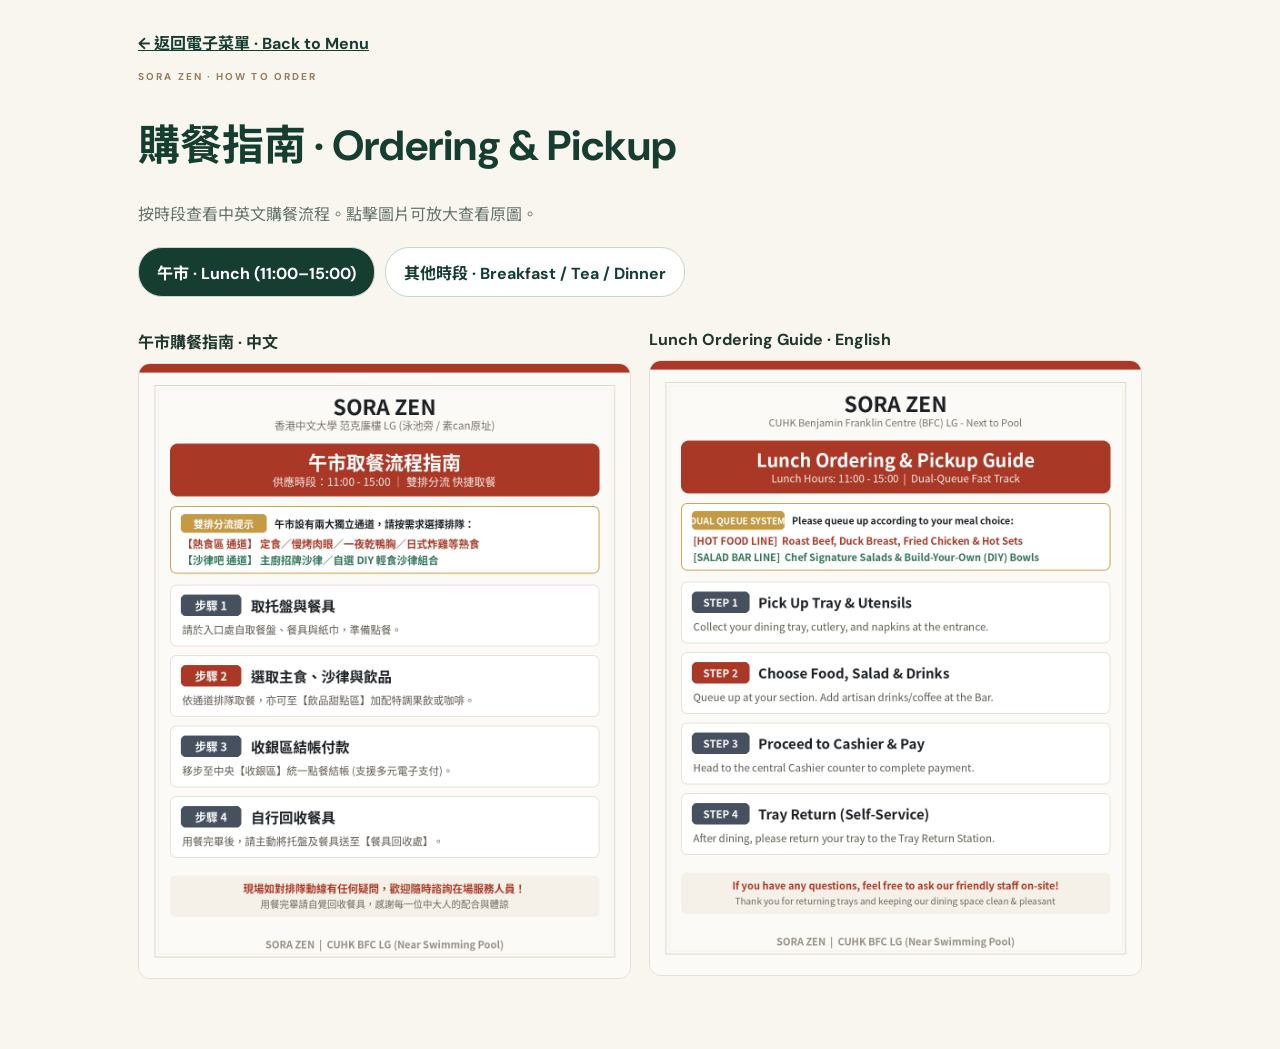
==== ordering-guide.html @ e3fad916 "Add files via upload" ====
<!doctype html><html lang="zh-Hant"><head><meta charset="utf-8"><meta name="viewport" content="width=device-width,initial-scale=1"><meta name="theme-color" content="#153e31"><title>購餐指南 | SORA ZEN</title><link rel="stylesheet" href="style.css"><style>.guide-page{max-width:1040px;margin:auto;padding:30px 18px 70px}.guide-page h1{font-size:clamp(26px,5vw,42px);color:#153e31}.guide-page p{color:#63736b}.guide-switch{display:flex;flex-wrap:wrap;gap:10px;margin:22px 0}.guide-switch button{border:1px solid #c6d7ce;background:white;border-radius:24px;padding:12px 18px;font-weight:700;cursor:pointer;color:#153e31}.guide-switch button[aria-pressed="true"]{background:#153e31;color:white}.guide-pair{display:grid;grid-template-columns:repeat(2,minmax(0,1fr));gap:18px}.guide-pair figure{margin:0}.guide-pair img{display:block;width:100%;height:auto;border:1px solid #e4dfd6;border-radius:12px}.guide-pair figcaption{padding:10px 0;font-weight:700}.guide-pair a{display:block}.guide-back{display:inline-block;margin-bottom:16px;color:#153e31;font-weight:700}@media(max-width:650px){.guide-pair{grid-template-columns:1fr}}</style></head><body><main class="guide-page"><a class="guide-back" href="./">← 返回電子菜單 · Back to Menu</a><div class="kicker">SORA ZEN · HOW TO ORDER</div><h1>購餐指南 · Ordering & Pickup</h1><p>按時段查看中英文購餐流程。點擊圖片可放大查看原圖。</p><div class="guide-switch" role="group" aria-label="選擇購餐時段"><button type="button" data-mode="lunch" aria-pressed="true">午市 · Lunch (11:00–15:00)</button><button type="button" data-mode="non-lunch" aria-pressed="false">其他時段 · Breakfast / Tea / Dinner</button></div><div id="guide-pair" class="guide-pair"></div></main><script>const guides={lunch:[['午市購餐指南 · 中文','guides/ordering-zh-lunch.png'],['Lunch Ordering Guide · English','guides/ordering-en-lunch.png']], 'non-lunch':[['早餐／下午茶／晚市指南 · 中文','guides/ordering-zh-non-lunch.png'],['Non-Lunch Ordering Guide · English','guides/ordering-en-non-lunch.png']]};function show(mode){document.querySelectorAll('[data-mode]').forEach(b=>b.setAttribute('aria-pressed',String(b.dataset.mode===mode)));document.querySelector('#guide-pair').innerHTML=guides[mode].map(([label,path])=>`<figure><figcaption>${label}</figcaption><a href="${path}" target="_blank" rel="noopener"><img src="${path}" alt="${label}"></a></figure>`).join('');location.hash=mode;}document.querySelectorAll('[data-mode]').forEach(b=>b.addEventListener('click',()=>show(b.dataset.mode)));show(location.hash.slice(1)==='non-lunch'?'non-lunch':'lunch');</script></body></html>
---- style.css ----
@import url('https://fonts.googleapis.com/css2?family=DM+Sans:wght@400;500;600;700&family=Noto+Sans+TC:wght@400;500;600;700&family=Playfair+Display:wght@600;700&display=swap');:root{--forest:#153e31;--forest2:#235341;--cream:#f8f6ef;--paper:#fffefa;--ink:#20372d;--muted:#75847b;--line:#e3e7df;--red:#9e493d;--gold:#c7a67b}*{box-sizing:border-box}html{scroll-behavior:smooth}body{margin:0;background:var(--cream);font-family:'DM Sans','Noto Sans TC',sans-serif;color:var(--ink);-webkit-font-smoothing:antialiased}button,input{font:inherit}button{cursor:pointer}.hero{background:var(--forest);color:#f6f4eb;position:relative;overflow:hidden}.hero:after{content:'✳';position:absolute;right:-45px;top:-105px;font-size:380px;color:#ffffff09;pointer-events:none}.hero-inner{max-width:1040px;margin:auto;padding:35px 28px 26px;position:relative;z-index:1}.eyebrow{font-size:10px;letter-spacing:2px;opacity:.74;font-weight:600}.brand{font-family:Georgia,serif;font-size:clamp(48px,8vw,82px);font-weight:700;letter-spacing:4px;line-height:1.35;margin-top:16px}.brand em{font-style:normal;color:#e2d3b4}.leaf{font-size:24px;vertical-align:top;color:#d3ba87;margin-left:10px}.subbrand{font-size:11px;letter-spacing:2.1px;color:#c8d5c9}.hero-rule{width:58px;height:2px;background:var(--gold);margin:32px 0 24px}.hero h1{font-size:clamp(23px,4vw,36px);font-weight:500;letter-spacing:2px;margin:0 0 7px}.hero p{color:#c9d7cc;font-size:13px;margin:0}.hero-bottom{border-top:1px solid #ffffff27;margin-top:40px;padding-top:15px;display:flex;justify-content:space-between;gap:15px;font-size:11px;color:#d3ddd4}.toolbar{max-width:1040px;margin:auto;padding:34px 28px 0}.toolbar-head{display:flex;justify-content:space-between;align-items:end;gap:10px}.kicker{color:#987c56;font-size:10px;letter-spacing:2.1px;font-weight:700}.toolbar h2{font-size:27px;letter-spacing:1px;margin:6px 0 20px}.small-en{font-size:14px;font-weight:400;color:var(--muted);margin-left:5px}.currency{font-size:11px;color:var(--muted);padding-bottom:22px}.tabs{display:grid;grid-template-columns:repeat(6,minmax(0,1fr));gap:8px}.tab{background:#e9eee7;color:var(--forest);border:1px solid #dce5db;border-radius:11px;padding:14px 4px 12px;transition:.2s;min-width:0}.tab.active{background:var(--forest);border-color:var(--forest);color:white;box-shadow:0 6px 16px #153e3126}.tab-zh{display:block;font-size:15px;font-weight:700}.tab-en{display:block;font-size:10px;opacity:.72;margin-top:3px}.searchbox{display:flex;align-items:center;gap:10px;margin-top:17px;border:1px solid #dfe6dc;background:var(--paper);padding:0 15px;border-radius:11px;color:#7c8b80}.searchbox input{height:48px;flex:1;border:0;outline:0;background:transparent;min-width:0;color:var(--ink);font-size:14px}.clear{background:none;border:0;color:#819188;font-size:23px;padding:3px 7px}.menu-area{max-width:1040px;margin:auto;padding:28px 28px 70px}.menu-intro{display:flex;align-items:center;justify-content:space-between;gap:16px;margin-bottom:18px}.menu-intro h2{font-family:Georgia,'Noto Sans TC',serif;font-size:31px;color:var(--forest);margin:0 0 3px}.menu-intro .en{color:#9a8466;font-size:12px;letter-spacing:1.4px}.menu-time{border:1px solid #d9e3d8;background:#eaf0e8;border-radius:30px;padding:8px 12px;color:var(--forest);font-size:12px;white-space:nowrap}.subtitle{font-size:13px;color:var(--muted);margin:0 0 20px}.info{background:#eaf0e8;border-left:3px solid #8eab91;border-radius:8px;padding:14px 16px;margin:15px 0 24px}.info p{font-size:12px;color:#345f49;margin:5px 0;line-height:1.75}.info strong{font-size:12px;color:var(--forest)}.section-title{display:flex;align-items:baseline;gap:10px;margin:30px 0 12px}.section-title h3{font-size:18px;margin:0;color:var(--forest)}.section-title span{font-size:11px;color:#9b8b72;letter-spacing:.4px}.dish-grid{display:grid;grid-template-columns:repeat(2,minmax(0,1fr));gap:10px}.dish{display:flex;align-items:center;gap:12px;background:var(--paper);border:1px solid var(--line);border-radius:12px;padding:15px 15px;min-height:83px}.code{display:flex;flex:none;align-items:center;justify-content:center;background:#e6eee7;color:var(--forest);font-size:12px;font-weight:700;width:28px;height:28px;border-radius:50%}.dish-main{min-width:0;flex:1}.dish-zh{font-size:14px;font-weight:700;line-height:1.55}.dish-en{font-size:11px;color:#79867d;margin-top:3px;line-height:1.5}.tag{display:inline-block;color:#39835b;background:#e7f5e9;border-radius:5px;font-size:10px;padding:2px 5px;margin-top:5px}.price{font-weight:700;color:var(--red);font-size:17px;white-space:nowrap;margin-left:auto}.price.dual{font-size:12px;line-height:1.8;text-align:right}.price.dual span{display:block}.price.dual small{font-size:10px;color:#9c9d93;font-weight:500;margin-right:5px}.addon .dish{min-height:74px}.addon .code{display:none}.addon .price{font-size:15px}.note-box{margin-top:32px;padding:20px;background:#f0e8da;border:1px solid #e9dcc7;border-radius:12px}.note-box h3{margin:0 0 10px;font-size:16px;color:#745a3a}.note-box p{font-size:12px;line-height:1.85;margin:6px 0;color:#675d4c}.drink-guide{margin-top:24px;border-radius:12px;border:1px solid var(--line);background:white;padding:18px}.drink-guide h3{margin:0 0 12px;font-size:15px;color:var(--forest)}.drink-guide .guide-grid{display:grid;grid-template-columns:repeat(4,1fr);gap:8px}.guide-card{border:1px solid #e1e8df;background:#fafbf7;border-radius:8px;padding:10px}.guide-card strong{display:block;font-size:12px;color:var(--forest)}.guide-card .up{display:block;color:var(--red);font-weight:700;font-size:14px;margin:5px 0}.guide-card small{display:block;font-size:10px;line-height:1.7;color:#6c786e}.pdf-link{display:inline-flex;gap:8px;align-items:center;border:1px solid #bfd0c3;color:var(--forest);border-radius:8px;text-decoration:none;padding:11px 14px;font-size:12px;font-weight:600;margin-top:26px;background:#f6faf4}.pdf-link:hover{background:#e7eee6}.empty{text-align:center;padding:50px 12px;color:var(--muted)}footer{background:#e9ede5;padding:36px 28px;text-align:center;color:#637268;font-size:12px;line-height:1.7}.footer-brand{font-family:Georgia,serif;color:var(--forest);font-size:25px;font-weight:700;letter-spacing:3px}.footnote{font-size:10px;color:#869187}@media(max-width:680px){.hero-inner{padding:29px 20px 21px}.hero-bottom{margin-top:29px}.toolbar{padding:27px 16px 0}.toolbar h2{font-size:24px}.currency{font-size:9px;max-width:100px;text-align:right}.tabs{gap:5px}.tab{padding:12px 1px 10px;border-radius:9px}.tab-zh{font-size:13px}.tab-en{font-size:9px;letter-spacing:-.4px}.menu-area{padding:24px 16px 55px}.dish-grid{grid-template-columns:1fr;gap:8px}.dish{padding:13px 12px;min-height:76px}.dish-zh{font-size:14px}.dish-en{font-size:11px}.menu-intro h2{font-size:28px}.menu-time{font-size:11px}.drink-guide .guide-grid{grid-template-columns:repeat(2,1fr)}.section-title{margin-top:27px}}@media(max-width:360px){.tab-en{font-size:8px}.tab-zh{font-size:12px}.brand{font-size:43px}.dish-zh{font-size:13px}}
.ordering-guides{max-width:1040px;margin:0 auto 65px;padding:0 28px}.guide-heading{margin-bottom:18px}.guide-heading h2{font-size:26px;color:var(--forest);margin:6px 0}.guide-heading p{color:var(--muted);font-size:13px;line-height:1.8}.ordering-grid{display:grid;grid-template-columns:repeat(2,minmax(0,1fr));gap:16px}.ordering-grid article{background:white;border:1px solid var(--line);border-radius:13px;overflow:hidden}.ordering-grid h3{padding:14px 16px;margin:0;font-size:14px;color:var(--forest)}.ordering-grid a{display:block}.ordering-grid img{display:block;width:100%;height:auto}.ordering-grid a:focus-visible{outline:3px solid #a1bbac}@media(max-width:680px){.ordering-guides{padding:0 16px}.ordering-grid{grid-template-columns:1fr}.tabs{grid-template-columns:repeat(3,minmax(0,1fr))}.tab{padding:11px 3px}.tab-zh{font-size:14px}.tab-en{font-size:10px}}
.price.included{font-size:13px;color:#317354;font-weight:700;white-space:nowrap}
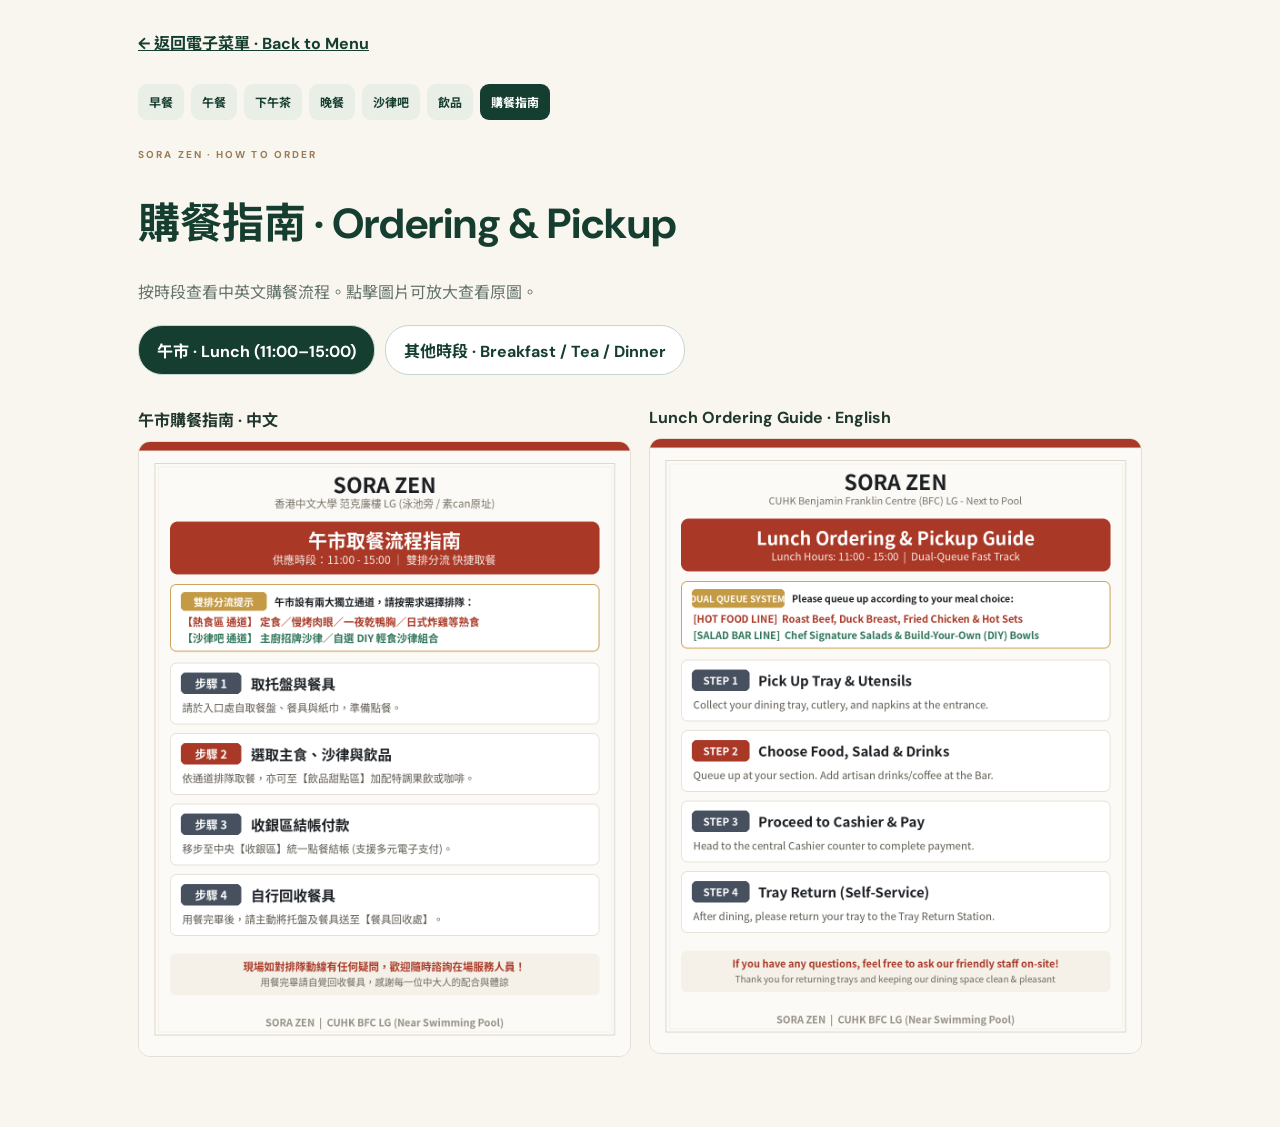
==== commit 81d70f8a: "Add files via upload" ====
--- a/ordering-guide.html
+++ b/ordering-guide.html
@@ -1 +1 @@
-<!doctype html><html lang="zh-Hant"><head><meta charset="utf-8"><meta name="viewport" content="width=device-width,initial-scale=1"><meta name="theme-color" content="#153e31"><title>購餐指南 | SORA ZEN</title><link rel="stylesheet" href="style.css"><style>.guide-page{max-width:1040px;margin:auto;padding:30px 18px 70px}.guide-page h1{font-size:clamp(26px,5vw,42px);color:#153e31}.guide-page p{color:#63736b}.guide-switch{display:flex;flex-wrap:wrap;gap:10px;margin:22px 0}.guide-switch button{border:1px solid #c6d7ce;background:white;border-radius:24px;padding:12px 18px;font-weight:700;cursor:pointer;color:#153e31}.guide-switch button[aria-pressed="true"]{background:#153e31;color:white}.guide-pair{display:grid;grid-template-columns:repeat(2,minmax(0,1fr));gap:18px}.guide-pair figure{margin:0}.guide-pair img{display:block;width:100%;height:auto;border:1px solid #e4dfd6;border-radius:12px}.guide-pair figcaption{padding:10px 0;font-weight:700}.guide-pair a{display:block}.guide-back{display:inline-block;margin-bottom:16px;color:#153e31;font-weight:700}@media(max-width:650px){.guide-pair{grid-template-columns:1fr}}</style></head><body><main class="guide-page"><a class="guide-back" href="./">← 返回電子菜單 · Back to Menu</a><div class="kicker">SORA ZEN · HOW TO ORDER</div><h1>購餐指南 · Ordering & Pickup</h1><p>按時段查看中英文購餐流程。點擊圖片可放大查看原圖。</p><div class="guide-switch" role="group" aria-label="選擇購餐時段"><button type="button" data-mode="lunch" aria-pressed="true">午市 · Lunch (11:00–15:00)</button><button type="button" data-mode="non-lunch" aria-pressed="false">其他時段 · Breakfast / Tea / Dinner</button></div><div id="guide-pair" class="guide-pair"></div></main><script>const guides={lunch:[['午市購餐指南 · 中文','guides/ordering-zh-lunch.png'],['Lunch Ordering Guide · English','guides/ordering-en-lunch.png']], 'non-lunch':[['早餐／下午茶／晚市指南 · 中文','guides/ordering-zh-non-lunch.png'],['Non-Lunch Ordering Guide · English','guides/ordering-en-non-lunch.png']]};function show(mode){document.querySelectorAll('[data-mode]').forEach(b=>b.setAttribute('aria-pressed',String(b.dataset.mode===mode)));document.querySelector('#guide-pair').innerHTML=guides[mode].map(([label,path])=>`<figure><figcaption>${label}</figcaption><a href="${path}" target="_blank" rel="noopener"><img src="${path}" alt="${label}"></a></figure>`).join('');location.hash=mode;}document.querySelectorAll('[data-mode]').forEach(b=>b.addEventListener('click',()=>show(b.dataset.mode)));show(location.hash.slice(1)==='non-lunch'?'non-lunch':'lunch');</script></body></html>
+<!doctype html><html lang="zh-Hant"><head><meta charset="utf-8"><meta name="viewport" content="width=device-width,initial-scale=1"><meta name="theme-color" content="#153e31"><title>購餐指南 | SORA ZEN</title><link rel="stylesheet" href="style.css"><style>.guide-page{max-width:1040px;margin:auto;padding:30px 18px 70px}.guide-page h1{font-size:clamp(26px,5vw,42px);color:#153e31}.guide-page p{color:#63736b}.guide-switch{display:flex;flex-wrap:wrap;gap:10px;margin:22px 0}.guide-switch button{border:1px solid #c6d7ce;background:white;border-radius:24px;padding:12px 18px;font-weight:700;cursor:pointer;color:#153e31}.guide-switch button[aria-pressed="true"]{background:#153e31;color:white}.guide-pair{display:grid;grid-template-columns:repeat(2,minmax(0,1fr));gap:18px}.guide-pair figure{margin:0}.guide-pair img{display:block;width:100%;height:auto;border:1px solid #e4dfd6;border-radius:12px}.guide-pair figcaption{padding:10px 0;font-weight:700}.guide-pair a{display:block}.guide-back{display:inline-block;margin-bottom:16px;color:#153e31;font-weight:700}@media(max-width:650px){.guide-pair{grid-template-columns:1fr}}.guide-topnav{display:flex;gap:7px;flex-wrap:wrap;margin:14px 0 28px}.guide-topnav a,.guide-topnav span{font-size:12px;padding:9px 11px;border-radius:9px;text-decoration:none;background:#e9eee7;color:#153e31;font-weight:700}.guide-topnav span{background:#153e31;color:white}</style></head><body><main class="guide-page"><a class="guide-back" href="./">← 返回電子菜單 · Back to Menu</a><nav class="guide-topnav"><a href="./#breakfast">早餐</a><a href="./#lunch">午餐</a><a href="./#tea">下午茶</a><a href="./#dinner">晚餐</a><a href="./#salad">沙律吧</a><a href="./#drinks">飲品</a><span aria-current="page">購餐指南</span></nav><div class="kicker">SORA ZEN · HOW TO ORDER</div><h1>購餐指南 · Ordering & Pickup</h1><p>按時段查看中英文購餐流程。點擊圖片可放大查看原圖。</p><div class="guide-switch" role="group" aria-label="選擇購餐時段"><button type="button" data-mode="lunch" aria-pressed="true">午市 · Lunch (11:00–15:00)</button><button type="button" data-mode="non-lunch" aria-pressed="false">其他時段 · Breakfast / Tea / Dinner</button></div><div id="guide-pair" class="guide-pair"></div></main><script>const guides={lunch:[['午市購餐指南 · 中文','guides/ordering-zh-lunch.png'],['Lunch Ordering Guide · English','guides/ordering-en-lunch.png']], 'non-lunch':[['早餐／下午茶／晚市指南 · 中文','guides/ordering-zh-non-lunch.png'],['Non-Lunch Ordering Guide · English','guides/ordering-en-non-lunch.png']]};function show(mode){document.querySelectorAll('[data-mode]').forEach(b=>b.setAttribute('aria-pressed',String(b.dataset.mode===mode)));document.querySelector('#guide-pair').innerHTML=guides[mode].map(([label,path])=>`<figure><figcaption>${label}</figcaption><a href="${path}" target="_blank" rel="noopener"><img src="${path}" alt="${label}"></a></figure>`).join('');location.hash=mode;}document.querySelectorAll('[data-mode]').forEach(b=>b.addEventListener('click',()=>show(b.dataset.mode)));show(location.hash.slice(1)==='non-lunch'?'non-lunch':'lunch');</script></body></html>
--- a/style.css
+++ b/style.css
@@ -1,3 +1,10 @@
 @import url('https://fonts.googleapis.com/css2?family=DM+Sans:wght@400;500;600;700&family=Noto+Sans+TC:wght@400;500;600;700&family=Playfair+Display:wght@600;700&display=swap');:root{--forest:#153e31;--forest2:#235341;--cream:#f8f6ef;--paper:#fffefa;--ink:#20372d;--muted:#75847b;--line:#e3e7df;--red:#9e493d;--gold:#c7a67b}*{box-sizing:border-box}html{scroll-behavior:smooth}body{margin:0;background:var(--cream);font-family:'DM Sans','Noto Sans TC',sans-serif;color:var(--ink);-webkit-font-smoothing:antialiased}button,input{font:inherit}button{cursor:pointer}.hero{background:var(--forest);color:#f6f4eb;position:relative;overflow:hidden}.hero:after{content:'✳';position:absolute;right:-45px;top:-105px;font-size:380px;color:#ffffff09;pointer-events:none}.hero-inner{max-width:1040px;margin:auto;padding:35px 28px 26px;position:relative;z-index:1}.eyebrow{font-size:10px;letter-spacing:2px;opacity:.74;font-weight:600}.brand{font-family:Georgia,serif;font-size:clamp(48px,8vw,82px);font-weight:700;letter-spacing:4px;line-height:1.35;margin-top:16px}.brand em{font-style:normal;color:#e2d3b4}.leaf{font-size:24px;vertical-align:top;color:#d3ba87;margin-left:10px}.subbrand{font-size:11px;letter-spacing:2.1px;color:#c8d5c9}.hero-rule{width:58px;height:2px;background:var(--gold);margin:32px 0 24px}.hero h1{font-size:clamp(23px,4vw,36px);font-weight:500;letter-spacing:2px;margin:0 0 7px}.hero p{color:#c9d7cc;font-size:13px;margin:0}.hero-bottom{border-top:1px solid #ffffff27;margin-top:40px;padding-top:15px;display:flex;justify-content:space-between;gap:15px;font-size:11px;color:#d3ddd4}.toolbar{max-width:1040px;margin:auto;padding:34px 28px 0}.toolbar-head{display:flex;justify-content:space-between;align-items:end;gap:10px}.kicker{color:#987c56;font-size:10px;letter-spacing:2.1px;font-weight:700}.toolbar h2{font-size:27px;letter-spacing:1px;margin:6px 0 20px}.small-en{font-size:14px;font-weight:400;color:var(--muted);margin-left:5px}.currency{font-size:11px;color:var(--muted);padding-bottom:22px}.tabs{display:grid;grid-template-columns:repeat(6,minmax(0,1fr));gap:8px}.tab{background:#e9eee7;color:var(--forest);border:1px solid #dce5db;border-radius:11px;padding:14px 4px 12px;transition:.2s;min-width:0}.tab.active{background:var(--forest);border-color:var(--forest);color:white;box-shadow:0 6px 16px #153e3126}.tab-zh{display:block;font-size:15px;font-weight:700}.tab-en{display:block;font-size:10px;opacity:.72;margin-top:3px}.searchbox{display:flex;align-items:center;gap:10px;margin-top:17px;border:1px solid #dfe6dc;background:var(--paper);padding:0 15px;border-radius:11px;color:#7c8b80}.searchbox input{height:48px;flex:1;border:0;outline:0;background:transparent;min-width:0;color:var(--ink);font-size:14px}.clear{background:none;border:0;color:#819188;font-size:23px;padding:3px 7px}.menu-area{max-width:1040px;margin:auto;padding:28px 28px 70px}.menu-intro{display:flex;align-items:center;justify-content:space-between;gap:16px;margin-bottom:18px}.menu-intro h2{font-family:Georgia,'Noto Sans TC',serif;font-size:31px;color:var(--forest);margin:0 0 3px}.menu-intro .en{color:#9a8466;font-size:12px;letter-spacing:1.4px}.menu-time{border:1px solid #d9e3d8;background:#eaf0e8;border-radius:30px;padding:8px 12px;color:var(--forest);font-size:12px;white-space:nowrap}.subtitle{font-size:13px;color:var(--muted);margin:0 0 20px}.info{background:#eaf0e8;border-left:3px solid #8eab91;border-radius:8px;padding:14px 16px;margin:15px 0 24px}.info p{font-size:12px;color:#345f49;margin:5px 0;line-height:1.75}.info strong{font-size:12px;color:var(--forest)}.section-title{display:flex;align-items:baseline;gap:10px;margin:30px 0 12px}.section-title h3{font-size:18px;margin:0;color:var(--forest)}.section-title span{font-size:11px;color:#9b8b72;letter-spacing:.4px}.dish-grid{display:grid;grid-template-columns:repeat(2,minmax(0,1fr));gap:10px}.dish{display:flex;align-items:center;gap:12px;background:var(--paper);border:1px solid var(--line);border-radius:12px;padding:15px 15px;min-height:83px}.code{display:flex;flex:none;align-items:center;justify-content:center;background:#e6eee7;color:var(--forest);font-size:12px;font-weight:700;width:28px;height:28px;border-radius:50%}.dish-main{min-width:0;flex:1}.dish-zh{font-size:14px;font-weight:700;line-height:1.55}.dish-en{font-size:11px;color:#79867d;margin-top:3px;line-height:1.5}.tag{display:inline-block;color:#39835b;background:#e7f5e9;border-radius:5px;font-size:10px;padding:2px 5px;margin-top:5px}.price{font-weight:700;color:var(--red);font-size:17px;white-space:nowrap;margin-left:auto}.price.dual{font-size:12px;line-height:1.8;text-align:right}.price.dual span{display:block}.price.dual small{font-size:10px;color:#9c9d93;font-weight:500;margin-right:5px}.addon .dish{min-height:74px}.addon .code{display:none}.addon .price{font-size:15px}.note-box{margin-top:32px;padding:20px;background:#f0e8da;border:1px solid #e9dcc7;border-radius:12px}.note-box h3{margin:0 0 10px;font-size:16px;color:#745a3a}.note-box p{font-size:12px;line-height:1.85;margin:6px 0;color:#675d4c}.drink-guide{margin-top:24px;border-radius:12px;border:1px solid var(--line);background:white;padding:18px}.drink-guide h3{margin:0 0 12px;font-size:15px;color:var(--forest)}.drink-guide .guide-grid{display:grid;grid-template-columns:repeat(4,1fr);gap:8px}.guide-card{border:1px solid #e1e8df;background:#fafbf7;border-radius:8px;padding:10px}.guide-card strong{display:block;font-size:12px;color:var(--forest)}.guide-card .up{display:block;color:var(--red);font-weight:700;font-size:14px;margin:5px 0}.guide-card small{display:block;font-size:10px;line-height:1.7;color:#6c786e}.pdf-link{display:inline-flex;gap:8px;align-items:center;border:1px solid #bfd0c3;color:var(--forest);border-radius:8px;text-decoration:none;padding:11px 14px;font-size:12px;font-weight:600;margin-top:26px;background:#f6faf4}.pdf-link:hover{background:#e7eee6}.empty{text-align:center;padding:50px 12px;color:var(--muted)}footer{background:#e9ede5;padding:36px 28px;text-align:center;color:#637268;font-size:12px;line-height:1.7}.footer-brand{font-family:Georgia,serif;color:var(--forest);font-size:25px;font-weight:700;letter-spacing:3px}.footnote{font-size:10px;color:#869187}@media(max-width:680px){.hero-inner{padding:29px 20px 21px}.hero-bottom{margin-top:29px}.toolbar{padding:27px 16px 0}.toolbar h2{font-size:24px}.currency{font-size:9px;max-width:100px;text-align:right}.tabs{gap:5px}.tab{padding:12px 1px 10px;border-radius:9px}.tab-zh{font-size:13px}.tab-en{font-size:9px;letter-spacing:-.4px}.menu-area{padding:24px 16px 55px}.dish-grid{grid-template-columns:1fr;gap:8px}.dish{padding:13px 12px;min-height:76px}.dish-zh{font-size:14px}.dish-en{font-size:11px}.menu-intro h2{font-size:28px}.menu-time{font-size:11px}.drink-guide .guide-grid{grid-template-columns:repeat(2,1fr)}.section-title{margin-top:27px}}@media(max-width:360px){.tab-en{font-size:8px}.tab-zh{font-size:12px}.brand{font-size:43px}.dish-zh{font-size:13px}}
 .ordering-guides{max-width:1040px;margin:0 auto 65px;padding:0 28px}.guide-heading{margin-bottom:18px}.guide-heading h2{font-size:26px;color:var(--forest);margin:6px 0}.guide-heading p{color:var(--muted);font-size:13px;line-height:1.8}.ordering-grid{display:grid;grid-template-columns:repeat(2,minmax(0,1fr));gap:16px}.ordering-grid article{background:white;border:1px solid var(--line);border-radius:13px;overflow:hidden}.ordering-grid h3{padding:14px 16px;margin:0;font-size:14px;color:var(--forest)}.ordering-grid a{display:block}.ordering-grid img{display:block;width:100%;height:auto}.ordering-grid a:focus-visible{outline:3px solid #a1bbac}@media(max-width:680px){.ordering-guides{padding:0 16px}.ordering-grid{grid-template-columns:1fr}.tabs{grid-template-columns:repeat(3,minmax(0,1fr))}.tab{padding:11px 3px}.tab-zh{font-size:14px}.tab-en{font-size:10px}}
 .price.included{font-size:13px;color:#317354;font-weight:700;white-space:nowrap}
+
+/* V4: seven top-level tabs, including standalone ordering guide */
+.tab-guide{display:flex;flex-direction:column;align-items:center;justify-content:center;text-decoration:none;text-align:center;border-color:#c6a77a;background:#f5ebda;color:#6d512c}
+.tab-guide:hover,.tab-guide:focus-visible{background:#eaddc6;outline:2px solid #c6a77a;outline-offset:2px}
+@media(min-width:681px){.tabs{grid-template-columns:repeat(7,minmax(0,1fr))}}
+@media(max-width:680px){.tabs{grid-template-columns:repeat(4,minmax(0,1fr))}.tab-guide{grid-column:auto}.tab-zh{font-size:12px}.tab-en{font-size:9px}}
+@media(max-width:380px){.tab-zh{font-size:11px}.tab-en{font-size:8px}}
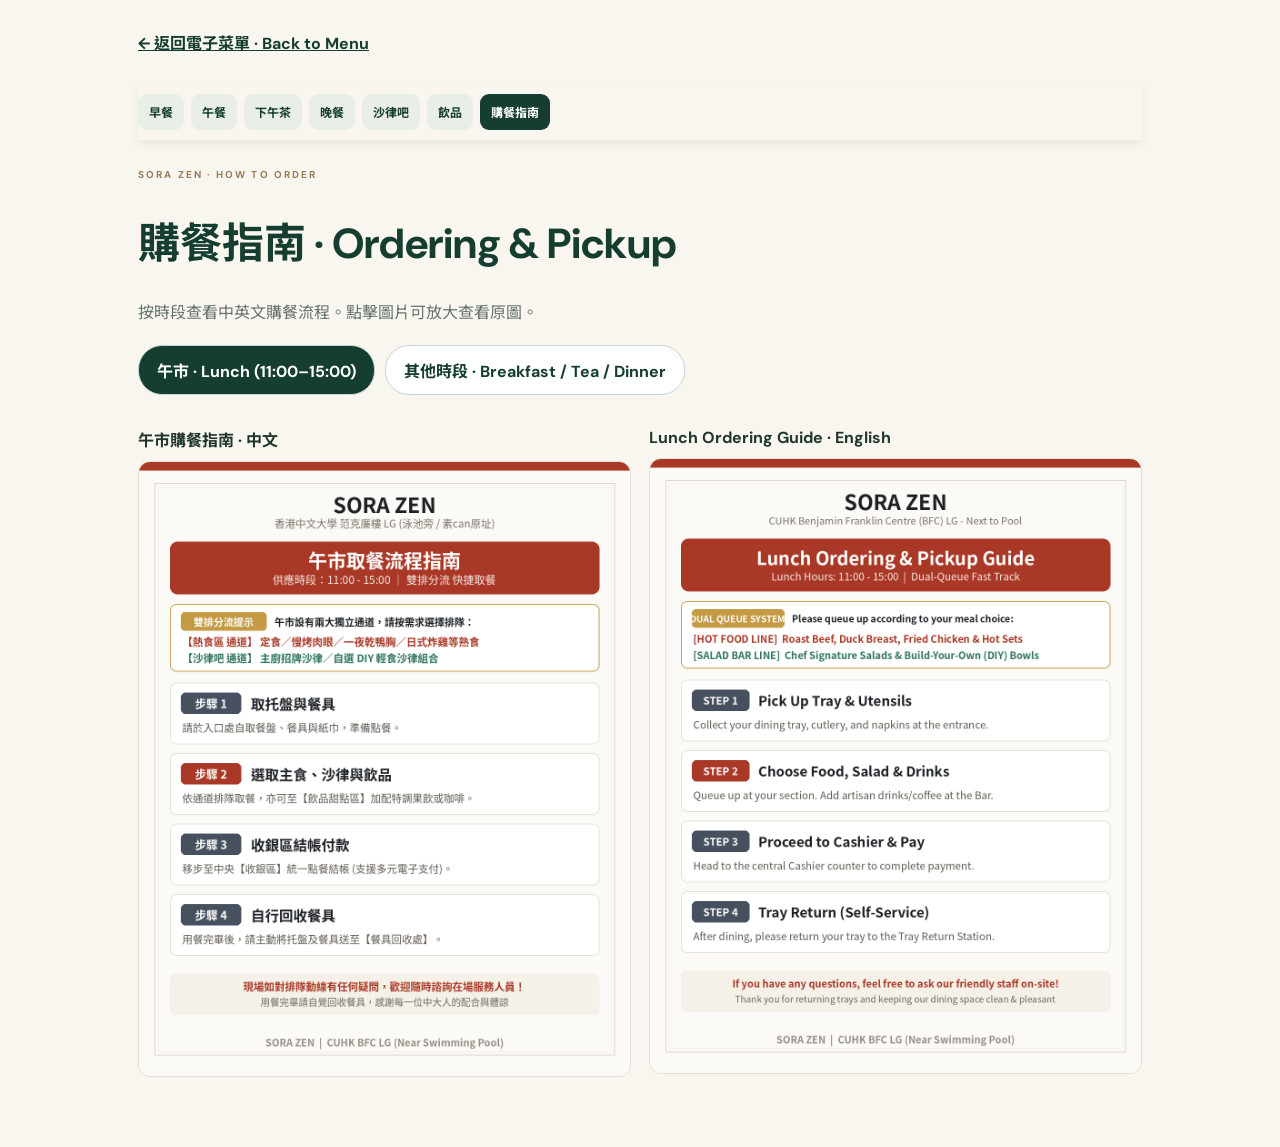
==== commit 1182f10c: "Add files via upload" ====
--- a/ordering-guide.html
+++ b/ordering-guide.html
@@ -1 +1 @@
-<!doctype html><html lang="zh-Hant"><head><meta charset="utf-8"><meta name="viewport" content="width=device-width,initial-scale=1"><meta name="theme-color" content="#153e31"><title>購餐指南 | SORA ZEN</title><link rel="stylesheet" href="style.css"><style>.guide-page{max-width:1040px;margin:auto;padding:30px 18px 70px}.guide-page h1{font-size:clamp(26px,5vw,42px);color:#153e31}.guide-page p{color:#63736b}.guide-switch{display:flex;flex-wrap:wrap;gap:10px;margin:22px 0}.guide-switch button{border:1px solid #c6d7ce;background:white;border-radius:24px;padding:12px 18px;font-weight:700;cursor:pointer;color:#153e31}.guide-switch button[aria-pressed="true"]{background:#153e31;color:white}.guide-pair{display:grid;grid-template-columns:repeat(2,minmax(0,1fr));gap:18px}.guide-pair figure{margin:0}.guide-pair img{display:block;width:100%;height:auto;border:1px solid #e4dfd6;border-radius:12px}.guide-pair figcaption{padding:10px 0;font-weight:700}.guide-pair a{display:block}.guide-back{display:inline-block;margin-bottom:16px;color:#153e31;font-weight:700}@media(max-width:650px){.guide-pair{grid-template-columns:1fr}}.guide-topnav{display:flex;gap:7px;flex-wrap:wrap;margin:14px 0 28px}.guide-topnav a,.guide-topnav span{font-size:12px;padding:9px 11px;border-radius:9px;text-decoration:none;background:#e9eee7;color:#153e31;font-weight:700}.guide-topnav span{background:#153e31;color:white}</style></head><body><main class="guide-page"><a class="guide-back" href="./">← 返回電子菜單 · Back to Menu</a><nav class="guide-topnav"><a href="./#breakfast">早餐</a><a href="./#lunch">午餐</a><a href="./#tea">下午茶</a><a href="./#dinner">晚餐</a><a href="./#salad">沙律吧</a><a href="./#drinks">飲品</a><span aria-current="page">購餐指南</span></nav><div class="kicker">SORA ZEN · HOW TO ORDER</div><h1>購餐指南 · Ordering & Pickup</h1><p>按時段查看中英文購餐流程。點擊圖片可放大查看原圖。</p><div class="guide-switch" role="group" aria-label="選擇購餐時段"><button type="button" data-mode="lunch" aria-pressed="true">午市 · Lunch (11:00–15:00)</button><button type="button" data-mode="non-lunch" aria-pressed="false">其他時段 · Breakfast / Tea / Dinner</button></div><div id="guide-pair" class="guide-pair"></div></main><script>const guides={lunch:[['午市購餐指南 · 中文','guides/ordering-zh-lunch.png'],['Lunch Ordering Guide · English','guides/ordering-en-lunch.png']], 'non-lunch':[['早餐／下午茶／晚市指南 · 中文','guides/ordering-zh-non-lunch.png'],['Non-Lunch Ordering Guide · English','guides/ordering-en-non-lunch.png']]};function show(mode){document.querySelectorAll('[data-mode]').forEach(b=>b.setAttribute('aria-pressed',String(b.dataset.mode===mode)));document.querySelector('#guide-pair').innerHTML=guides[mode].map(([label,path])=>`<figure><figcaption>${label}</figcaption><a href="${path}" target="_blank" rel="noopener"><img src="${path}" alt="${label}"></a></figure>`).join('');location.hash=mode;}document.querySelectorAll('[data-mode]').forEach(b=>b.addEventListener('click',()=>show(b.dataset.mode)));show(location.hash.slice(1)==='non-lunch'?'non-lunch':'lunch');</script></body></html>
+<!doctype html><html lang="zh-Hant"><head><meta charset="utf-8"><meta name="viewport" content="width=device-width,initial-scale=1"><meta name="theme-color" content="#153e31"><title>購餐指南 | SORA ZEN</title><link rel="stylesheet" href="style.css"><style>.guide-page{max-width:1040px;margin:auto;padding:30px 18px 70px}.guide-page h1{font-size:clamp(26px,5vw,42px);color:#153e31}.guide-page p{color:#63736b}.guide-switch{display:flex;flex-wrap:wrap;gap:10px;margin:22px 0}.guide-switch button{border:1px solid #c6d7ce;background:white;border-radius:24px;padding:12px 18px;font-weight:700;cursor:pointer;color:#153e31}.guide-switch button[aria-pressed="true"]{background:#153e31;color:white}.guide-pair{display:grid;grid-template-columns:repeat(2,minmax(0,1fr));gap:18px}.guide-pair figure{margin:0}.guide-pair img{display:block;width:100%;height:auto;border:1px solid #e4dfd6;border-radius:12px}.guide-pair figcaption{padding:10px 0;font-weight:700}.guide-pair a{display:block}.guide-back{display:inline-block;margin-bottom:16px;color:#153e31;font-weight:700}@media(max-width:650px){.guide-pair{grid-template-columns:1fr}}.guide-topnav{display:flex;gap:7px;flex-wrap:wrap;margin:14px 0 28px;position:sticky;top:0;z-index:100;background:rgba(248,246,239,.97);padding:10px 0;box-shadow:0 4px 8px rgba(21,62,49,.07)}.guide-topnav a,.guide-topnav span{font-size:12px;padding:9px 11px;border-radius:9px;text-decoration:none;background:#e9eee7;color:#153e31;font-weight:700}.guide-topnav span{background:#153e31;color:white}</style></head><body><main class="guide-page"><a class="guide-back" href="./">← 返回電子菜單 · Back to Menu</a><nav class="guide-topnav"><a href="./#breakfast">早餐</a><a href="./#lunch">午餐</a><a href="./#tea">下午茶</a><a href="./#dinner">晚餐</a><a href="./#salad">沙律吧</a><a href="./#drinks">飲品</a><span aria-current="page">購餐指南</span></nav><div class="kicker">SORA ZEN · HOW TO ORDER</div><h1>購餐指南 · Ordering & Pickup</h1><p>按時段查看中英文購餐流程。點擊圖片可放大查看原圖。</p><div class="guide-switch" role="group" aria-label="選擇購餐時段"><button type="button" data-mode="lunch" aria-pressed="true">午市 · Lunch (11:00–15:00)</button><button type="button" data-mode="non-lunch" aria-pressed="false">其他時段 · Breakfast / Tea / Dinner</button></div><div id="guide-pair" class="guide-pair"></div></main><script>const guides={lunch:[['午市購餐指南 · 中文','guides/ordering-zh-lunch.png'],['Lunch Ordering Guide · English','guides/ordering-en-lunch.png']], 'non-lunch':[['早餐／下午茶／晚市指南 · 中文','guides/ordering-zh-non-lunch.png'],['Non-Lunch Ordering Guide · English','guides/ordering-en-non-lunch.png']]};function show(mode){document.querySelectorAll('[data-mode]').forEach(b=>b.setAttribute('aria-pressed',String(b.dataset.mode===mode)));document.querySelector('#guide-pair').innerHTML=guides[mode].map(([label,path])=>`<figure><figcaption>${label}</figcaption><a href="${path}" target="_blank" rel="noopener"><img src="${path}" alt="${label}"></a></figure>`).join('');location.hash=mode;}document.querySelectorAll('[data-mode]').forEach(b=>b.addEventListener('click',()=>show(b.dataset.mode)));show(location.hash.slice(1)==='non-lunch'?'non-lunch':'lunch');</script></body></html>
--- a/style.css
+++ b/style.css
@@ -8,3 +8,15 @@
 @media(min-width:681px){.tabs{grid-template-columns:repeat(7,minmax(0,1fr))}}
 @media(max-width:680px){.tabs{grid-template-columns:repeat(4,minmax(0,1fr))}.tab-guide{grid-column:auto}.tab-zh{font-size:12px}.tab-en{font-size:9px}}
 @media(max-width:380px){.tab-zh{font-size:11px}.tab-en{font-size:8px}}
+
+/* V5: remove decorative emoji glyph that iOS renders as oversized green symbol */
+.hero::after{content:none!important;display:none!important}
+.hero .leaf{display:none!important}
+/* Sticky navigation must be outside the short toolbar container to stick across the whole menu. */
+.sticky-tabs-wrap{position:sticky;top:0;z-index:100;background:rgba(248,246,239,.97);padding:10px max(16px,calc((100vw - 984px)/2));box-shadow:0 3px 12px rgba(21,62,49,.10);border-bottom:1px solid #e3e7df;-webkit-backdrop-filter:blur(12px);backdrop-filter:blur(12px)}
+.sticky-tabs-wrap .tabs{max-width:984px;margin:0 auto}
+.sticky-tabs-wrap .tab{padding:9px 3px 8px;border-radius:9px}
+.search-toolbar{max-width:1040px;margin:auto;padding:0 28px}
+.search-toolbar .searchbox{margin-top:18px}
+@media(max-width:680px){.sticky-tabs-wrap{padding:8px 12px}.sticky-tabs-wrap .tabs{grid-template-columns:repeat(4,minmax(0,1fr));gap:5px}.sticky-tabs-wrap .tab{padding:8px 1px 7px}.sticky-tabs-wrap .tab-zh{font-size:12px}.sticky-tabs-wrap .tab-en{font-size:9px}.search-toolbar{padding:0 16px}}
+@media(max-width:380px){.sticky-tabs-wrap .tab-zh{font-size:11px}.sticky-tabs-wrap .tab-en{font-size:8px}}
